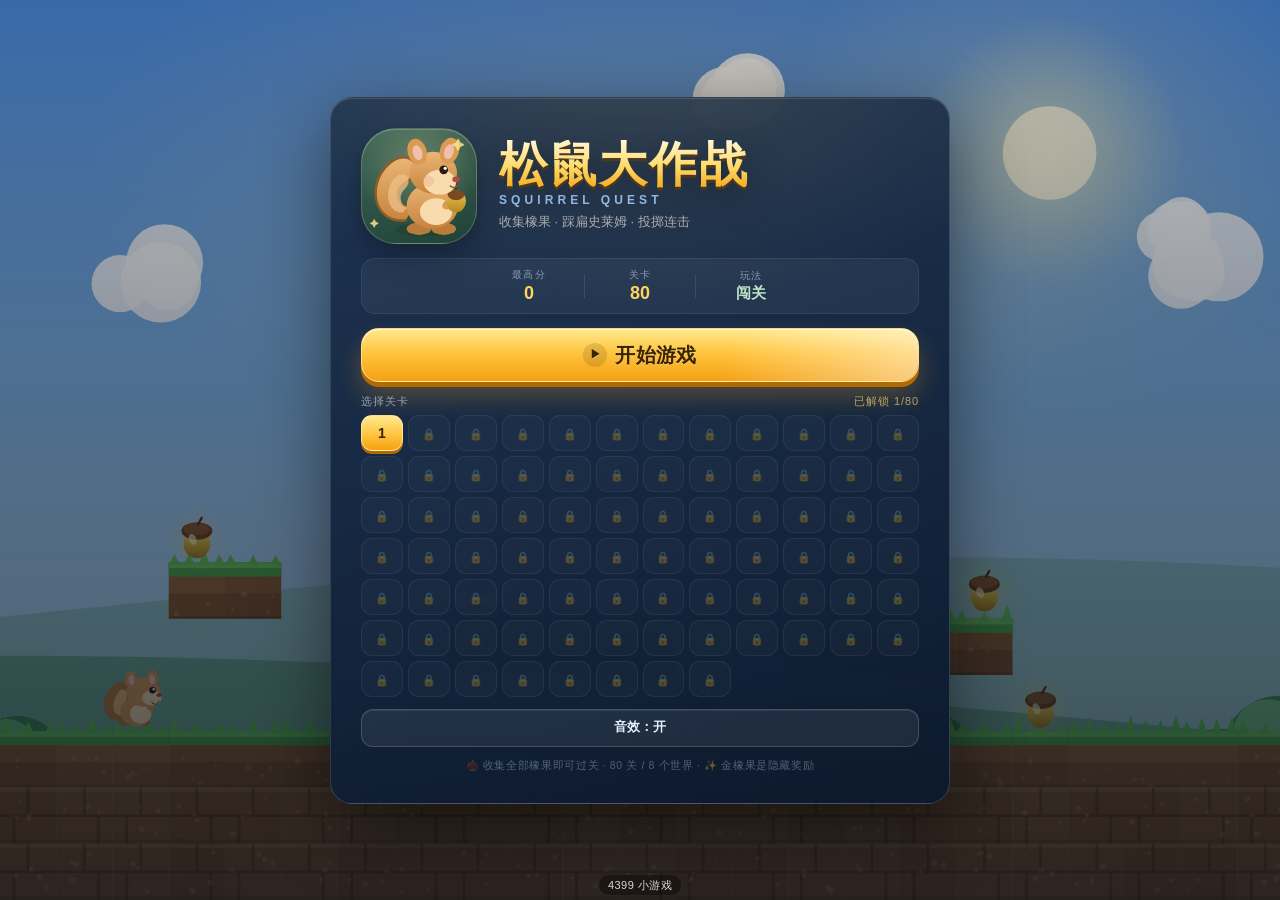
==== web-4399/index.html @ ef16e853 "fix" ====
<!DOCTYPE html>
<html lang="zh-CN">
<head>
<meta charset="utf-8">
<meta name="viewport" content="width=device-width, initial-scale=1, maximum-scale=1, user-scalable=no, viewport-fit=cover">
<title>松鼠大作战 · Squirrel Quest</title>
<meta name="description" content="收集橡果、踩扁史莱姆、举起敌人投掷！一款可以在手机上玩的横版闯关小游戏。">
<meta name="theme-color" content="#5c8cdc">
<meta name="mobile-web-app-capable" content="yes">
<meta name="apple-mobile-web-app-capable" content="yes">
<meta name="apple-mobile-web-app-status-bar-style" content="black-translucent">
<meta name="apple-mobile-web-app-title" content="松鼠大作战">
<meta property="og:type" content="website">
<meta property="og:title" content="松鼠大作战 · Squirrel Quest">
<meta property="og:description" content="收集橡果、踩扁史莱姆、举起敌人投掷！来挑战我的分数吧。">
<meta property="og:image" content="icons/share-card.png">
<meta property="og:image:width" content="1200">
<meta property="og:image:height" content="630">
<meta name="twitter:card" content="summary_large_image">
<link rel="manifest" href="manifest.webmanifest">
<link rel="icon" href="icons/icon.svg" type="image/svg+xml">
<link rel="icon" href="icons/icon-32.png" sizes="32x32" type="image/png">
<link rel="apple-touch-icon" href="icons/icon-180.png">
<link rel="stylesheet" href="style.css?v=6">
<link rel="stylesheet" href="4399.css">
</head>
<body>
<div id="app">
  <canvas id="game" aria-label="松鼠大作战游戏画面"></canvas>
  <div id="damage-flash" aria-hidden="true"></div>

  <!-- ── 游戏内 HUD ─────────────────────────────────────── -->
  <header id="hud" class="is-hidden" aria-hidden="true">
    <div class="hud-group hud-left">
      <span class="hud-label">得分</span>
      <strong id="score" class="hud-score">0</strong>
    </div>
    <div class="hud-group hud-center">
      <span id="level" class="hud-level">第 1 关</span>
      <span class="acorn-chip"><span class="acorn-dot" aria-hidden="true"></span><span id="acorn-count">0/0</span></span>
      <span id="key-chip" class="key-chip is-hidden"><span class="key-dot" aria-hidden="true"></span><span id="key-count">0/0</span></span>
    </div>
    <div class="hud-group hud-right">
      <div id="hearts" class="hearts" role="img" aria-label="生命值 3"></div>
      <button id="btn-mute" class="icon-btn" type="button" aria-label="静音" aria-pressed="false">
        <svg viewBox="0 0 24 24" aria-hidden="true"><path class="ico-speaker" d="M4 9v6h4l5 4V5L8 9H4z"/><path class="ico-wave" d="M16 8.5c1 .9 1.5 2.1 1.5 3.5S17 14.6 16 15.5"/><path class="ico-wave" d="M18.5 6c1.7 1.6 2.5 3.6 2.5 6s-.8 4.4-2.5 6"/><path class="ico-x" d="M17 9l5 6M22 9l-5 6"/></svg>
      </button>
      <button id="btn-pause" class="icon-btn" type="button" aria-label="暂停">
        <svg viewBox="0 0 24 24" aria-hidden="true"><rect x="6" y="5" width="4" height="14" rx="1.5"/><rect x="14" y="5" width="4" height="14" rx="1.5"/></svg>
      </button>
    </div>
  </header>

  <!-- ── 触屏按键 ───────────────────────────────────────── -->
  <div id="touch-controls" class="is-hidden" aria-hidden="true">
    <div class="pad pad-left">
      <button class="ctrl-btn ctrl-left" data-control="left" type="button" aria-label="向左移动">◀</button>
      <button class="ctrl-btn ctrl-right" data-control="right" type="button" aria-label="向右移动">▶</button>
    </div>
    <div class="pad pad-right">
      <button class="ctrl-btn ctrl-action" data-control="action" type="button" aria-label="举起或投掷敌人">抓</button>
      <button class="ctrl-btn ctrl-jump" data-control="jump" type="button" aria-label="跳跃">跳</button>
    </div>
    <p class="pad-caption">左侧移动 · 右侧跳跃 · 抓 = 举起 / 投掷</p>
  </div>

  <!-- ── 第 1 关新手引导 ───────────────────────────────── -->
  <aside id="tutorial" class="tutorial is-hidden" aria-live="polite" aria-hidden="true">
    <div class="tutorial-head">
      <span class="tutorial-badge">新手引导</span>
      <span id="tutorial-progress" class="tutorial-progress">1/5</span>
      <button id="btn-tutorial-skip" class="tutorial-skip" type="button">跳过</button>
    </div>
    <p id="tutorial-text" class="tutorial-text"></p>
    <div id="tutorial-dots" class="tutorial-dots" aria-hidden="true"></div>
  </aside>

  <!-- ── 主菜单 ─────────────────────────────────────────── -->
  <section id="screen-menu" class="screen is-active" aria-label="主菜单">
    <div class="screen-card menu-card">
      <div class="logo-row">
        <div class="squirrel-badge" aria-hidden="true">
          <svg class="squirrel-svg" viewBox="0 0 120 120">
            <defs>
              <linearGradient id="furGrad" x1="0" y1="0" x2="0" y2="1">
                <stop offset="0" stop-color="#eab573"/><stop offset="1" stop-color="#c7843f"/>
              </linearGradient>
              <linearGradient id="acornGrad" x1="0" y1="0" x2="0" y2="1">
                <stop offset="0" stop-color="#e8c65a"/><stop offset="1" stop-color="#b8891f"/>
              </linearGradient>
            </defs>
            <ellipse cx="65" cy="106" rx="30" ry="7" fill="#1f3a24" opacity=".35"/>
            <path d="M46 96C12 100 5 59 27 38c16-15 33-7 29 8-4 12-20 10-18 24 1 10 9 14 16 12" fill="url(#furGrad)" stroke="#8f5c25" stroke-width="2.5" stroke-linecap="round"/>
            <path d="M43 88c-18 0-20-25-8-37 6-6 14-4 14 4 0 8-10 10-8 20 1 6 5 8 8 6" fill="#eec189" opacity=".75"/>
            <ellipse cx="60" cy="105" rx="13" ry="6.5" fill="#b97c3a"/>
            <ellipse cx="86" cy="105" rx="13" ry="6.5" fill="#b97c3a"/>
            <ellipse cx="74" cy="81" rx="27" ry="24" fill="url(#furGrad)"/>
            <ellipse cx="78" cy="87" rx="17" ry="14" fill="#f8dcae"/>
            <ellipse cx="92" cy="79" rx="8" ry="5" fill="#d99a52" transform="rotate(-24 92 79)"/>
            <ellipse cx="99" cy="76" rx="10.5" ry="11.5" fill="url(#acornGrad)"/>
            <path d="M90 68c5-5 13-5 18 0 0 4-4 7-9 7s-9-3-9-7z" fill="#7a4a1e"/>
            <path d="M99 63v-5" stroke="#5d3814" stroke-width="2.5" stroke-linecap="round"/>
            <ellipse cx="75" cy="46" rx="25" ry="22" fill="url(#furGrad)"/>
            <ellipse cx="58" cy="24" rx="10" ry="14" fill="#d99a52" transform="rotate(-16 58 24)"/>
            <ellipse cx="58.5" cy="25" rx="5" ry="8" fill="#f1bfae" transform="rotate(-16 58.5 25)"/>
            <ellipse cx="92" cy="23" rx="10" ry="14" fill="#d99a52" transform="rotate(16 92 23)"/>
            <ellipse cx="91.5" cy="24" rx="5" ry="8" fill="#f1bfae" transform="rotate(16 91.5 24)"/>
            <ellipse cx="82" cy="56" rx="17" ry="13" fill="#f8dcae"/>
            <circle cx="70" cy="55" r="6" fill="#f2a68f" opacity=".4"/>
            <circle cx="86" cy="43" r="4.6" fill="#2b1a0e"/>
            <circle cx="87.6" cy="41.4" r="1.7" fill="#fff"/>
            <ellipse cx="99" cy="53" rx="4" ry="3" fill="#b34a3c"/>
            <path d="M93 60c2 2 5 2 7 0" stroke="#8a5a2b" stroke-width="1.8" fill="none" stroke-linecap="round"/>
          </svg>
          <span class="badge-spark spark-1">✦</span>
          <span class="badge-spark spark-2">✦</span>
        </div>
        <div class="logo-text">
          <h1>松鼠大作战</h1>
          <p class="latin">SQUIRREL QUEST</p>
          <p class="tagline">收集橡果 · 踩扁史莱姆 · 投掷连击</p>
        </div>
      </div>

      <div id="challenge-banner" class="challenge is-hidden">
        <span class="challenge-icon" aria-hidden="true">🏆</span>
        <span>好友向你发起挑战：<strong id="challenge-score">0</strong> 分</span>
      </div>

      <div class="menu-stats">
        <div class="stat"><span>最高分</span><strong id="best-score">0</strong></div>
        <div class="stat-sep" aria-hidden="true"></div>
        <div class="stat"><span>关卡</span><strong>80</strong></div>
        <div class="stat-sep" aria-hidden="true"></div>
        <div class="stat"><span>玩法</span><strong class="stat-text">闯关</strong></div>
      </div>

      <button id="btn-start" class="btn btn-primary btn-lg btn-start" type="button">
        <span class="btn-start-icon" aria-hidden="true">▶</span>开始游戏
      </button>

      <div class="level-select-wrap">
        <div class="level-select-head">
          <span>选择关卡</span>
          <span id="level-progress" class="level-progress">已解锁 1/80</span>
        </div>
        <div id="level-select" class="level-select" role="group" aria-label="选择关卡"></div>
      </div>

      <p class="hint control-hint">手机：左侧移动 · 右侧跳跃 · 抓 = 举起 / 投掷</p>
      <p class="hint control-hint control-hint-desktop">键盘：← → 移动 · 空格跳跃 · F 举起 / 投掷 · ESC 暂停</p>

      <div class="menu-actions">
        <button id="btn-menu-share" class="btn btn-ghost" type="button">分享给好友</button>
        <button id="btn-menu-sound" class="btn btn-ghost" type="button" aria-pressed="false">音效：开</button>
        <button id="btn-fullscreen" class="btn btn-ghost" type="button">全屏</button>
        <button id="btn-install" class="btn btn-ghost is-hidden" type="button">安装到桌面</button>
      </div>

      <p class="footnote">🌰 收集全部橡果即可过关 · 80 关 / 8 个世界 · ✨ 金橡果是隐藏奖励</p>
    </div>
  </section>

  <!-- ── 暂停 ───────────────────────────────────────────── -->
  <section id="screen-pause" class="screen" aria-label="暂停">
    <div class="screen-card pause-card">
      <p class="eyebrow">PAUSED</p>
      <h2>暂停</h2>
      <p class="muted">松鼠也要喘口气～</p>
      <div class="btn-column">
        <button id="btn-resume" class="btn btn-primary btn-lg" type="button">继续游戏</button>
        <button id="btn-pause-share" class="btn btn-ghost" type="button">分享给好友</button>
        <button id="btn-pause-restart" class="btn btn-ghost" type="button">重新开始</button>
        <button id="btn-pause-menu" class="btn btn-ghost" type="button">回到主页</button>
      </div>
      <p class="hint tiny">按 ESC 或点击暂停键继续</p>
    </div>
  </section>

  <!-- ── 结算 ───────────────────────────────────────────── -->
  <section id="screen-result" class="screen" aria-label="关卡结算">
    <div class="screen-card result-card">
      <p id="result-eyebrow" class="eyebrow">LEVEL CLEAR</p>
      <h2 id="result-title">关卡完成！</h2>
      <div class="result-score">
        <span>本局得分</span>
        <strong id="result-score">0</strong>
      </div>
      <p id="result-detail" class="result-detail"></p>
      <div id="challenge-result" class="challenge is-hidden"></div>
      <p class="result-best">最高分 <strong id="result-best">0</strong></p>
      <div class="btn-column">
        <button id="btn-result-primary" class="btn btn-primary btn-lg" type="button">进入下一关</button>
        <button id="btn-result-share" class="btn btn-share" type="button">分享成绩</button>
        <button id="btn-result-menu" class="btn btn-ghost" type="button">回到主页</button>
      </div>
    </div>
  </section>

  <!-- ── 分享面板 ───────────────────────────────────────── -->
  <div id="share-modal" class="modal" role="dialog" aria-modal="true" aria-labelledby="share-title" aria-hidden="true">
    <div class="modal-card">
      <button id="btn-share-close" class="modal-close" type="button" aria-label="关闭">×</button>
      <h2 id="share-title">分享给好友</h2>
      <p class="muted share-sub">生成一张成绩卡，好友点开链接就能挑战你</p>
      <div class="share-preview">
        <div id="share-loading" class="share-loading">正在生成成绩卡…</div>
        <img id="share-image" alt="松鼠大作战成绩分享卡片" hidden>
      </div>
      <div class="share-url" id="share-url" tabindex="0"></div>
      <div class="btn-row">
        <button id="btn-share-native" class="btn btn-primary" type="button">分享</button>
        <button id="btn-share-download" class="btn btn-ghost" type="button">保存图片</button>
        <button id="btn-share-copy" class="btn btn-ghost" type="button">复制链接</button>
      </div>
      <p class="hint tiny">好友打开链接后，主页会显示你的挑战分数</p>
    </div>
  </div>

  <div id="toast" class="toast" role="status" aria-live="polite"></div>

  <div id="fatal" class="fatal is-hidden" role="alert">
    <strong>游戏遇到了问题</strong>
    <p id="fatal-message"></p>
    <button id="btn-fatal-reload" class="btn btn-ghost" type="button">重新加载</button>
  </div>
</div>

<noscript>
  <div class="noscript">请启用 JavaScript 后再开始游戏。</div>
</noscript>


  <!-- 4399 平台常驻标识：审核前请把官方 logo 放到 icons/4399-logo.png -->
  <div id="platform-badge" aria-label="4399 小游戏">
    <img id="platform-badge-img" src="icons/4399-logo.png" alt="4399">
    <span id="platform-badge-fallback">4399 小游戏</span>
  </div>

<script src="4399-boot.js"></script>
<script src="engine.js?v=6"></script>
<script src="game.js?v=6"></script>
</body>
</html>
---- web-4399/style.css ----
/* ═══════════════════════════════════════════════════════════
   松鼠大作战 · 手机优先样式
   ═══════════════════════════════════════════════════════════ */

:root {
  --ink: #fff8e8;
  --ink-dim: #b9c8dd;
  --gold: #ffd45e;
  --gold-deep: #f3a712;
  --green: #61d47a;
  --green-deep: #2d9d4f;
  --sky: #5c8cdc;
  --navy: #0c1a2e;
  --panel: rgba(15, 29, 51, 0.94);
  --panel-line: rgba(255, 255, 255, 0.14);
  --radius: 22px;
  --safe-top: env(safe-area-inset-top, 0px);
  --safe-right: env(safe-area-inset-right, 0px);
  --safe-bottom: env(safe-area-inset-bottom, 0px);
  --safe-left: env(safe-area-inset-left, 0px);
  --font: -apple-system, BlinkMacSystemFont, "PingFang SC", "Hiragino Sans GB",
          "Microsoft YaHei", "Noto Sans SC", "Segoe UI", Roboto, sans-serif;
}

*,
*::before,
*::after {
  box-sizing: border-box;
  -webkit-tap-highlight-color: transparent;
}

html,
body {
  height: 100%;
  margin: 0;
  padding: 0;
}

body {
  position: fixed;
  inset: 0;
  overflow: hidden;
  background: #0a1526;
  color: var(--ink);
  font-family: var(--font);
  overscroll-behavior: none;
  -webkit-user-select: none;
  user-select: none;
  -webkit-text-size-adjust: 100%;
}

#app {
  position: relative;
  width: 100%;
  height: 100vh;
  height: 100dvh;
  overflow: hidden;
  isolation: isolate;
}

button {
  font-family: inherit;
  border: 0;
  cursor: pointer;
  color: inherit;
  background: none;
  touch-action: manipulation;
}

.is-hidden { display: none !important; }

/* ── 画布 ─────────────────────────────────────────────── */
#game {
  position: absolute;
  inset: 0;
  display: block;
  width: 100%;
  height: 100%;
  touch-action: none;
  background: #7fb0e6;
}

body.is-touch.is-portrait #game {
  height: 58%;
  border-bottom: 1px solid rgba(0, 0, 0, 0.28);
}

/* 竖屏操作台延伸为整块森林背景，菜单/结算时下方不至于露出一块死黑 */
body.is-touch.is-portrait #app::before {
  content: "";
  position: absolute;
  left: 0;
  right: 0;
  bottom: 0;
  height: 42%;
  z-index: 0;
  pointer-events: none;
  background:
    radial-gradient(120% 90% at 50% 0%, rgba(110, 196, 122, 0.3), transparent 62%),
    linear-gradient(180deg, #274a30 0%, #182f21 58%, #0d1c14 100%);
}

#damage-flash {
  position: absolute;
  inset: 0;
  z-index: 13;
  pointer-events: none;
  opacity: 0;
  background: radial-gradient(ellipse at center, transparent 35%, rgba(255, 40, 60, 0.5) 100%);
  transition: opacity 0.12s ease-out;
}
#damage-flash.is-on { opacity: 1; transition-duration: 0.02s; }

/* ── HUD ──────────────────────────────────────────────── */
#hud {
  position: absolute;
  z-index: 12;
  top: calc(8px + var(--safe-top));
  left: calc(8px + var(--safe-left));
  right: calc(8px + var(--safe-right));
  max-width: 920px;
  margin: 0 auto;
  display: flex;
  align-items: center;
  justify-content: space-between;
  gap: 10px;
  padding: 7px 9px 7px 14px;
  border: 1px solid rgba(255, 255, 255, 0.16);
  border-radius: 16px;
  background: linear-gradient(180deg, rgba(10, 23, 43, 0.82), rgba(10, 23, 43, 0.62));
  box-shadow: 0 8px 26px rgba(6, 18, 38, 0.28);
  -webkit-backdrop-filter: blur(10px);
  backdrop-filter: blur(10px);
  color: var(--ink);
  font-variant-numeric: tabular-nums;
  pointer-events: none;
  transition: opacity 0.2s ease;
}
body.is-touch.is-portrait #hud { max-width: none; }

.hud-group {
  display: flex;
  align-items: center;
  gap: 8px;
  min-width: 0;
}
.hud-left { flex: 0 0 auto; }
.hud-center { flex: 1 1 auto; justify-content: center; white-space: nowrap; }
.hud-right { flex: 0 0 auto; }

.hud-label {
  font-size: 10px;
  letter-spacing: 0.14em;
  color: rgba(255, 248, 232, 0.62);
}

.hud-score {
  font-size: clamp(16px, 4vw, 20px);
  font-weight: 800;
  color: var(--gold);
  text-shadow: 0 1px 0 rgba(0, 0, 0, 0.35);
}

.hud-level {
  font-size: clamp(12px, 3.2vw, 15px);
  font-weight: 700;
  color: #d8ecff;
}

.acorn-chip {
  display: inline-flex;
  align-items: center;
  gap: 5px;
  padding: 2px 9px 2px 6px;
  border-radius: 999px;
  background: rgba(255, 212, 94, 0.12);
  border: 1px solid rgba(255, 212, 94, 0.26);
  color: var(--gold);
  font-size: clamp(12px, 3.2vw, 15px);
  font-weight: 700;
}
.acorn-dot {
  width: 11px;
  height: 12px;
  border-radius: 45% 45% 50% 50%;
  background: linear-gradient(180deg, #7a4a1e 0 36%, #d4af37 36% 100%);
  box-shadow: inset 0 1px 0 rgba(255, 255, 255, 0.45);
}

.key-chip {
  display: inline-flex;
  align-items: center;
  gap: 5px;
  margin-left: 5px;
  padding: 2px 9px 2px 6px;
  border-radius: 999px;
  background: rgba(126, 240, 176, 0.12);
  border: 1px solid rgba(126, 240, 176, 0.3);
  color: #9ff0c0;
  font-size: clamp(12px, 3.2vw, 15px);
  font-weight: 700;
}
.key-dot {
  position: relative;
  width: 9px;
  height: 9px;
  border: 2px solid #ffd76a;
  border-radius: 50%;
}
.key-dot::after {
  content: '';
  position: absolute;
  left: 5px;
  top: 1px;
  width: 8px;
  height: 2px;
  border-radius: 1px;
  background: #ffd76a;
  box-shadow: 6px 2px 0 -0.5px #ffd76a;
}

.hearts {
  display: flex;
  align-items: center;
  gap: 1px;
  font-size: clamp(15px, 4vw, 18px);
  line-height: 1;
  letter-spacing: 0;
}
.heart {
  color: #ff5d6c;
  text-shadow: 0 0 8px rgba(255, 70, 100, 0.55), 0 1px 0 rgba(0, 0, 0, 0.35);
  transition: color 0.2s ease, opacity 0.2s ease;
}
.heart.is-lost {
  color: rgba(255, 255, 255, 0.16);
  text-shadow: none;
}
.heart.is-gaining { animation: heart-pop 0.4s ease; }

.icon-btn {
  width: 34px;
  height: 34px;
  flex: 0 0 auto;
  display: inline-flex;
  align-items: center;
  justify-content: center;
  border-radius: 11px;
  background: rgba(255, 255, 255, 0.1);
  border: 1px solid rgba(255, 255, 255, 0.14);
  color: #edf5ff;
  pointer-events: auto;
  transition: background 0.15s ease, transform 0.1s ease;
}
.icon-btn:hover { background: rgba(255, 255, 255, 0.18); }
.icon-btn:active { transform: scale(0.9); }
.icon-btn svg { width: 18px; height: 18px; fill: currentColor; }
.icon-btn .ico-wave,
.icon-btn .ico-x {
  fill: none;
  stroke: currentColor;
  stroke-width: 2;
  stroke-linecap: round;
}
#btn-mute.is-muted .ico-wave { display: none; }
#btn-mute:not(.is-muted) .ico-x { display: none; }

/* ── 触屏按键 ─────────────────────────────────────────── */
#touch-controls {
  position: absolute;
  z-index: 11;
  left: 0;
  right: 0;
  bottom: 0;
  display: flex;
  align-items: flex-end;
  justify-content: space-between;
  padding: 0 calc(16px + var(--safe-right)) calc(16px + var(--safe-bottom)) calc(16px + var(--safe-left));
  pointer-events: none;
  transition: opacity 0.18s ease;
}

.pad {
  display: flex;
  align-items: flex-end;
  gap: 12px;
  pointer-events: none;
}
.pad-right { align-items: flex-end; }

.ctrl-btn {
  pointer-events: auto;
  position: relative;
  width: clamp(62px, 13vh, 88px);
  height: clamp(62px, 13vh, 88px);
  display: inline-flex;
  align-items: center;
  justify-content: center;
  border-radius: 50%;
  border: 2px solid rgba(255, 255, 255, 0.38);
  background: linear-gradient(180deg, rgba(255, 255, 255, 0.28), rgba(255, 255, 255, 0.1));
  box-shadow: 0 6px 18px rgba(8, 22, 40, 0.25), inset 0 1px 0 rgba(255, 255, 255, 0.4);
  color: #fff;
  font-family: var(--font);
  font-size: clamp(24px, 4.2vh, 32px);
  font-weight: 900;
  line-height: 1;
  text-shadow: 0 2px 0 rgba(0, 0, 0, 0.18);
  -webkit-user-select: none;
  user-select: none;
  touch-action: none;
  transition: transform 0.08s ease, background 0.12s ease, box-shadow 0.12s ease;
}
.ctrl-btn::after {
  content: "";
  position: absolute;
  inset: 7%;
  border-radius: 50%;
  border: 1px solid rgba(255, 255, 255, 0.14);
  pointer-events: none;
}
.ctrl-btn.is-pressed {
  transform: scale(0.91);
  box-shadow: 0 2px 8px rgba(8, 22, 40, 0.3), inset 0 2px 8px rgba(0, 0, 0, 0.16);
}
/* 新手引导：脉冲高亮当前要按的按钮 */
.ctrl-btn.is-hint::before {
  content: "";
  position: absolute;
  inset: -7px;
  border-radius: 50%;
  border: 3px solid rgba(255, 222, 120, 0.95);
  animation: ctrl-hint 1.15s ease-in-out infinite;
  pointer-events: none;
}
@keyframes ctrl-hint {
  0%, 100% { transform: scale(1); opacity: 0.4; }
  50% { transform: scale(1.12); opacity: 1; }
}

.ctrl-jump {
  width: clamp(70px, 15vh, 98px);
  height: clamp(70px, 15vh, 98px);
  font-size: clamp(26px, 4.8vh, 36px);
  background: linear-gradient(180deg, #7ee88c 0%, #45c764 50%, #2c9b48 100%);
  border-color: rgba(220, 255, 225, 0.62);
  box-shadow: 0 6px 0 #1f7135, 0 12px 24px rgba(20, 90, 40, 0.35), inset 0 1px 0 rgba(255, 255, 255, 0.5);
  text-shadow: 0 2px 0 rgba(0, 0, 0, 0.22);
}
.ctrl-jump.is-pressed {
  box-shadow: 0 2px 0 #1f7135, 0 4px 10px rgba(20, 90, 40, 0.35);
}

.ctrl-action {
  width: clamp(58px, 12vh, 80px);
  height: clamp(58px, 12vh, 80px);
  font-size: clamp(21px, 3.6vh, 28px);
  color: #3a2200;
  background: linear-gradient(180deg, #ffe483 0%, #ffc23d 48%, #f29b12 100%);
  border-color: rgba(255, 235, 180, 0.72);
  box-shadow: 0 6px 0 #a96500, 0 12px 22px rgba(140, 80, 0, 0.3), inset 0 1px 0 rgba(255, 255, 255, 0.55);
  text-shadow: 0 1px 0 rgba(255, 255, 255, 0.4);
  margin-bottom: clamp(26px, 6vh, 54px);
}
.ctrl-action.is-pressed {
  box-shadow: 0 2px 0 #a96500, 0 4px 10px rgba(140, 80, 0, 0.3);
}
.ctrl-action.is-ready {
  animation: ready-pulse 1s ease-in-out infinite;
}
.ctrl-action.is-ready::before {
  content: "";
  position: absolute;
  inset: -7px;
  border-radius: 50%;
  border: 2px dashed rgba(255, 226, 120, 0.8);
  animation: spin 8s linear infinite;
}

.pad-caption {
  display: none;
  position: absolute;
  top: 3.2vh;
  left: 50%;
  transform: translateX(-50%);
  margin: 0;
  white-space: nowrap;
  font-size: clamp(10px, 2.8vw, 13px);
  color: rgba(232, 246, 235, 0.55);
  letter-spacing: 0.05em;
}

/* 竖屏：画面上 58%，下方是操作台 */
body.is-touch.is-portrait #touch-controls {
  top: auto;
  height: 42%;
  align-items: flex-end;
  padding: 0 5vw calc(20px + var(--safe-bottom));
  background:
    radial-gradient(120% 90% at 50% 0%, rgba(110, 196, 122, 0.3), transparent 62%),
    linear-gradient(180deg, #274a30 0%, #182f21 58%, #0d1c14 100%);
  border-top: 1px solid rgba(255, 255, 255, 0.1);
  box-shadow: 0 -14px 34px rgba(0, 0, 0, 0.3);
}
body.is-touch.is-portrait .pad { gap: 4vw; }
body.is-touch.is-portrait .ctrl-btn {
  width: clamp(64px, 19vw, 104px);
  height: clamp(64px, 19vw, 104px);
  font-size: clamp(24px, 6vw, 32px);
}
body.is-touch.is-portrait .ctrl-jump {
  width: clamp(74px, 22vw, 116px);
  height: clamp(74px, 22vw, 116px);
  font-size: clamp(26px, 7vw, 36px);
}
body.is-touch.is-portrait .ctrl-action {
  width: clamp(62px, 17vw, 96px);
  height: clamp(62px, 17vw, 96px);
  font-size: clamp(21px, 5.4vw, 28px);
  margin-bottom: 6vw;
}
body.is-touch.is-portrait .pad-caption { display: block; }

/* 横屏很矮时，按钮下移并稍微缩小，避免挡住画面中心 */
@media (orientation: landscape) and (max-height: 420px) {
  #touch-controls { padding-bottom: calc(10px + var(--safe-bottom)); }
  .ctrl-btn { width: 60px; height: 60px; font-size: 24px; }
  .ctrl-jump { width: 68px; height: 68px; font-size: 27px; }
  .ctrl-action { width: 56px; height: 56px; margin-bottom: 30px; }
}

/* ── 第 1 关新手引导 ──────────────────────────────────── */
.tutorial {
  position: absolute;
  z-index: 13;
  top: calc(62px + var(--safe-top));
  left: 50%;
  transform: translateX(-50%);
  width: min(460px, calc(100% - 24px - var(--safe-left) - var(--safe-right)));
  padding: 9px 12px 10px;
  border-radius: 16px;
  border: 1px solid rgba(255, 212, 94, 0.42);
  background:
    radial-gradient(120% 140% at 12% 0%, rgba(255, 212, 94, 0.16), transparent 58%),
    linear-gradient(180deg, rgba(15, 29, 51, 0.95), rgba(11, 23, 42, 0.9));
  box-shadow: 0 12px 32px rgba(4, 14, 30, 0.4), inset 0 1px 0 rgba(255, 255, 255, 0.12);
  -webkit-backdrop-filter: blur(10px);
  backdrop-filter: blur(10px);
  color: var(--ink);
  pointer-events: none;
  animation: tutorial-in 0.24s ease both;
}
.tutorial-head {
  display: flex;
  align-items: center;
  gap: 8px;
}
.tutorial-badge {
  display: inline-flex;
  align-items: center;
  padding: 2px 8px;
  border-radius: 999px;
  background: rgba(255, 212, 94, 0.16);
  border: 1px solid rgba(255, 212, 94, 0.36);
  color: var(--gold);
  font-size: 10px;
  font-weight: 800;
  letter-spacing: 0.12em;
}
.tutorial-progress {
  font-size: 11px;
  font-weight: 700;
  font-variant-numeric: tabular-nums;
  color: rgba(255, 248, 232, 0.58);
}
.tutorial-skip {
  pointer-events: auto;
  margin-left: auto;
  padding: 2px 9px;
  border-radius: 999px;
  border: 1px solid rgba(255, 255, 255, 0.2);
  background: rgba(255, 255, 255, 0.06);
  color: rgba(232, 244, 255, 0.75);
  font-family: var(--font);
  font-size: 11px;
  font-weight: 700;
  cursor: pointer;
}
.tutorial-skip:hover { background: rgba(255, 255, 255, 0.14); color: #fff; }
.tutorial-text {
  margin: 7px 0 0;
  font-size: clamp(12.5px, 3.4vw, 14px);
  font-weight: 600;
  line-height: 1.48;
  letter-spacing: 0.01em;
}
.tutorial-dots {
  display: flex;
  gap: 5px;
  margin-top: 8px;
}
.tutorial-dot {
  width: 7px;
  height: 7px;
  border-radius: 50%;
  background: rgba(255, 255, 255, 0.18);
  transition: background 0.18s ease, transform 0.18s ease;
}
.tutorial-dot.is-done { background: var(--green); }
.tutorial-dot.is-active { background: var(--gold); transform: scale(1.32); }
@keyframes tutorial-in {
  from { opacity: 0; transform: translate(-50%, -6px); }
  to { opacity: 1; transform: translate(-50%, 0); }
}

body.is-touch.is-portrait .tutorial {
  top: calc(60px + var(--safe-top));
  width: calc(100% - 20px);
}
@media (orientation: landscape) and (max-height: 420px) {
  .tutorial { top: calc(54px + var(--safe-top)); padding: 7px 10px 8px; }
  .tutorial-text { margin-top: 5px; font-size: 12px; }
}

/* ── 通用按钮 / 卡片 ──────────────────────────────────── */
.btn {
  position: relative;
  display: inline-flex;
  align-items: center;
  justify-content: center;
  gap: 8px;
  min-height: 44px;
  padding: 10px 18px;
  border-radius: 999px;
  font-family: var(--font);
  font-size: 15px;
  font-weight: 800;
  letter-spacing: 0.02em;
  line-height: 1.2;
  border: 1px solid transparent;
  transition: transform 0.1s ease, box-shadow 0.1s ease, background 0.15s ease;
  -webkit-user-select: none;
  user-select: none;
}
.btn:active { transform: translateY(2px) scale(0.99); }
.btn:focus-visible,
.icon-btn:focus-visible,
.ctrl-btn:focus-visible {
  outline: 3px solid rgba(255, 224, 120, 0.8);
  outline-offset: 3px;
}

.btn-primary {
  color: #3a2400;
  background: linear-gradient(180deg, #ffe98f 0%, #ffc53f 45%, #f5a012 100%);
  border-color: rgba(255, 241, 190, 0.65);
  box-shadow: 0 5px 0 #b06a00, 0 14px 26px rgba(250, 170, 30, 0.28), inset 0 1px 0 rgba(255, 255, 255, 0.6);
  text-shadow: 0 1px 0 rgba(255, 255, 255, 0.35);
}
.btn-primary:active {
  box-shadow: 0 2px 0 #b06a00, 0 6px 12px rgba(250, 170, 30, 0.24);
}

.btn-share {
  color: #eafcff;
  background: linear-gradient(180deg, #63c7ff 0%, #2f9be8 60%, #1f7fc8 100%);
  border-color: rgba(190, 235, 255, 0.5);
  box-shadow: 0 5px 0 #14639f, 0 12px 22px rgba(30, 130, 200, 0.28), inset 0 1px 0 rgba(255, 255, 255, 0.4);
}
.btn-share:active { box-shadow: 0 2px 0 #14639f, 0 5px 10px rgba(30, 130, 200, 0.26); }

.btn-ghost {
  color: #e7f0ff;
  background: rgba(255, 255, 255, 0.07);
  border-color: rgba(255, 255, 255, 0.16);
  box-shadow: inset 0 1px 0 rgba(255, 255, 255, 0.08);
}
.btn-ghost:hover { background: rgba(255, 255, 255, 0.13); }

.btn-lg {
  width: 100%;
  min-height: 54px;
  padding: 14px 22px;
  font-size: 18px;
  border-radius: 18px;
}

.btn-row {
  display: flex;
  flex-wrap: wrap;
  gap: 10px;
  margin-top: 14px;
}
.btn-row .btn { flex: 1 1 120px; }

.btn-column {
  display: flex;
  flex-direction: column;
  gap: 10px;
  margin-top: 18px;
}

.screen {
  position: absolute;
  inset: 0;
  z-index: 20;
  display: none;
  align-items: center;
  justify-content: center;
  padding: calc(12px + var(--safe-top)) calc(12px + var(--safe-right)) calc(12px + var(--safe-bottom)) calc(12px + var(--safe-left));
  background:
    radial-gradient(90% 70% at 50% 12%, rgba(32, 68, 112, 0.35), transparent 70%),
    linear-gradient(180deg, rgba(5, 14, 28, 0.44), rgba(5, 14, 28, 0.76));
}
.screen.is-active {
  display: flex;
  animation: screen-in 0.26s ease both;
}
#screen-menu {
  background:
    radial-gradient(70% 55% at 50% 18%, rgba(255, 196, 70, 0.12), transparent 62%),
    linear-gradient(180deg, rgba(5, 14, 28, 0.24), rgba(5, 14, 28, 0.7));
}

.screen-card {
  position: relative;
  width: min(600px, 100%);
  min-width: 0;
  max-height: calc(100dvh - 24px - var(--safe-top) - var(--safe-bottom));
  overflow-y: auto;
  overscroll-behavior: contain;
  touch-action: pan-y;
  padding: clamp(18px, 4vw, 30px);
  border: 1px solid var(--panel-line);
  border-radius: var(--radius);
  background:
    radial-gradient(120% 70% at 50% -10%, rgba(255, 206, 90, 0.13), transparent 58%),
    linear-gradient(165deg, rgba(29, 51, 82, 0.97), rgba(12, 25, 45, 0.98));
  box-shadow: 0 24px 70px rgba(0, 0, 0, 0.48), inset 0 1px 0 rgba(255, 255, 255, 0.12);
  -webkit-overflow-scrolling: touch;
}

.menu-card { width: min(620px, 100%); }
.pause-card,
.result-card { width: min(420px, 100%); text-align: center; }

/* ── 菜单 ─────────────────────────────────────────────── */
.logo-row {
  display: flex;
  align-items: center;
  gap: clamp(10px, 3vw, 22px);
  margin-bottom: 14px;
}
.squirrel-badge {
  position: relative;
  flex: 0 0 auto;
  width: clamp(78px, 17vw, 116px);
  height: clamp(78px, 17vw, 116px);
  border-radius: 30%;
  background:
    radial-gradient(circle at 50% 32%, rgba(255, 234, 170, 0.25), transparent 65%),
    linear-gradient(160deg, rgba(85, 142, 92, 0.55), rgba(32, 72, 48, 0.75));
  border: 1px solid rgba(255, 240, 190, 0.22);
  box-shadow: inset 0 1px 0 rgba(255, 255, 255, 0.2), 0 12px 28px rgba(0, 0, 0, 0.28);
}
.squirrel-svg {
  width: 100%;
  height: 100%;
  display: block;
  animation: squirrel-bob 3.4s ease-in-out infinite;
  transform-origin: 50% 80%;
}
.badge-spark {
  position: absolute;
  color: #ffe58a;
  font-size: 13px;
  opacity: 0.85;
  animation: twinkle 2.6s ease-in-out infinite;
}
.spark-1 { top: 8%; right: 10%; }
.spark-2 { bottom: 12%; left: 7%; font-size: 9px; animation-delay: 1.2s; }

.logo-text { min-width: 0; }
.logo-text h1 {
  margin: 0;
  font-size: clamp(30px, 7.2vw, 48px);
  line-height: 1.04;
  letter-spacing: 0.04em;
  font-weight: 900;
  color: #ffe9a0;
  background: linear-gradient(180deg, #fff8d5 0%, #ffda68 55%, #f3a91d 100%);
  -webkit-background-clip: text;
  background-clip: text;
  -webkit-text-fill-color: transparent;
  filter: drop-shadow(0 3px 0 rgba(110, 60, 0, 0.55)) drop-shadow(0 8px 18px rgba(0, 0, 0, 0.35));
}
.latin {
  margin: 4px 0 0;
  font-size: clamp(9px, 2.2vw, 12px);
  font-weight: 700;
  letter-spacing: 0.34em;
  color: #9cc4f0;
}
.tagline {
  margin: 6px 0 0;
  font-size: clamp(11px, 2.8vw, 13px);
  color: rgba(255, 248, 232, 0.62);
}

.challenge {
  display: flex;
  align-items: center;
  gap: 8px;
  justify-content: center;
  margin: 4px 0 12px;
  padding: 9px 13px;
  border-radius: 13px;
  font-size: 13px;
  color: #ffe7a3;
  background: linear-gradient(180deg, rgba(255, 199, 66, 0.17), rgba(255, 165, 40, 0.08));
  border: 1px solid rgba(255, 203, 76, 0.38);
  box-shadow: 0 0 22px rgba(255, 190, 50, 0.12);
}
.challenge strong { color: #fff3c4; font-size: 16px; }
.challenge-icon { font-size: 15px; }

.menu-stats {
  display: flex;
  align-items: center;
  justify-content: center;
  gap: clamp(10px, 3vw, 26px);
  padding: 9px 12px;
  margin-bottom: 14px;
  border-radius: 14px;
  background: rgba(255, 255, 255, 0.05);
  border: 1px solid rgba(255, 255, 255, 0.07);
}
.stat { display: flex; flex-direction: column; align-items: center; gap: 1px; min-width: 58px; }
.stat span {
  font-size: 10px;
  letter-spacing: 0.12em;
  color: rgba(219, 234, 255, 0.55);
}
.stat strong {
  font-size: 18px;
  font-weight: 800;
  color: var(--gold);
  font-variant-numeric: tabular-nums;
}
.stat strong.stat-text { color: #bfe6c6; font-size: 15px; }
.stat-sep { width: 1px; height: 24px; background: rgba(255, 255, 255, 0.1); }

.btn-start { font-size: clamp(17px, 4.2vw, 20px); }
.btn-start-icon {
  display: inline-flex;
  align-items: center;
  justify-content: center;
  width: 24px;
  height: 24px;
  border-radius: 50%;
  background: rgba(58, 36, 0, 0.14);
  font-size: 11px;
  padding-left: 2px;
}
.btn-start::after {
  content: "";
  position: absolute;
  inset: 0;
  border-radius: inherit;
  background: linear-gradient(110deg, transparent 30%, rgba(255, 255, 255, 0.45) 46%, transparent 60%);
  background-size: 220% 100%;
  animation: shine 4.6s ease-in-out infinite;
  pointer-events: none;
}

.hint {
  margin: 10px 0 0;
  font-size: clamp(11px, 2.9vw, 12.5px);
  line-height: 1.5;
  color: rgba(214, 230, 250, 0.62);
  text-align: center;
}
.hint.tiny { margin-top: 12px; font-size: 11px; color: rgba(214, 230, 250, 0.45); }
.control-hint { display: none; }
body.is-touch .control-hint { display: block; }
body.is-touch .control-hint-desktop { display: none; }

.level-select-wrap {
  margin-top: 12px;
}
.level-select-head {
  display: flex;
  align-items: baseline;
  justify-content: space-between;
  gap: 10px;
  margin-bottom: 6px;
  font-size: 11px;
  letter-spacing: 0.08em;
  color: rgba(219, 234, 255, 0.62);
}
.level-progress {
  color: rgba(255, 220, 130, 0.68);
  font-variant-numeric: tabular-nums;
}
.level-select {
  display: grid;
  grid-template-columns: repeat(auto-fit, minmax(40px, 1fr));
  gap: 5px;
}
.level-chip {
  position: relative;
  min-height: 36px;
  padding: 4px 2px;
  border-radius: 11px;
  border: 1px solid rgba(255, 255, 255, 0.14);
  background: rgba(255, 255, 255, 0.06);
  color: #eaf4ff;
  font-family: var(--font);
  font-size: 14px;
  font-weight: 800;
  font-variant-numeric: tabular-nums;
  cursor: pointer;
  transition: transform 0.1s ease, background 0.15s ease, border-color 0.15s ease;
}
.level-chip:active { transform: translateY(1px) scale(0.98); }
.level-chip.is-unlocked:hover { background: rgba(255, 220, 130, 0.16); border-color: rgba(255, 220, 130, 0.45); }
/* 五个世界用不同底色区分，方便在 50 个数字里定位。 */
.level-chip[data-world="1"]:not(.is-current):not(.is-locked) { background: rgba(112, 200, 138, 0.11); border-color: rgba(140, 220, 165, 0.24); }
.level-chip[data-world="2"]:not(.is-current):not(.is-locked) { background: rgba(112, 164, 240, 0.12); border-color: rgba(140, 184, 250, 0.26); }
.level-chip[data-world="3"]:not(.is-current):not(.is-locked) { background: rgba(82, 202, 174, 0.11); border-color: rgba(110, 220, 195, 0.24); }
.level-chip[data-world="4"]:not(.is-current):not(.is-locked) { background: rgba(240, 156, 92, 0.12); border-color: rgba(250, 180, 120, 0.26); }
.level-chip[data-world="5"]:not(.is-current):not(.is-locked) { background: rgba(255, 208, 92, 0.14); border-color: rgba(255, 220, 130, 0.3); }
.level-chip[data-world="6"]:not(.is-current):not(.is-locked) { background: rgba(120, 110, 200, 0.12); border-color: rgba(150, 140, 230, 0.26); }
.level-chip[data-world="7"]:not(.is-current):not(.is-locked) { background: rgba(140, 200, 250, 0.13); border-color: rgba(170, 220, 255, 0.28); }
.level-chip[data-world="8"]:not(.is-current):not(.is-locked) { background: rgba(200, 140, 230, 0.13); border-color: rgba(220, 170, 250, 0.28); }
.level-chip.is-current {
  color: #3a2400;
  background: linear-gradient(180deg, #ffe98f 0%, #ffc53f 55%, #f5a012 100%);
  border-color: rgba(255, 241, 190, 0.7);
  box-shadow: 0 3px 0 #b06a00;
}
.level-chip.is-locked {
  color: rgba(219, 234, 255, 0.3);
  background: rgba(255, 255, 255, 0.025);
  border-color: rgba(255, 255, 255, 0.06);
  cursor: not-allowed;
}
.level-chip .chip-lock { font-size: 11px; }

.menu-actions {
  display: grid;
  grid-template-columns: repeat(auto-fit, minmax(88px, 1fr));
  gap: 8px;
  margin-top: 12px;
}
.menu-actions .btn {
  min-height: 38px;
  padding: 8px 10px;
  border-radius: 12px;
  font-size: 12.5px;
}
.footnote {
  margin: 12px 0 0;
  text-align: center;
  font-size: 10.5px;
  letter-spacing: 0.06em;
  color: rgba(214, 230, 250, 0.34);
}

/* ── 暂停 / 结算 ──────────────────────────────────────── */
.eyebrow {
  margin: 0 0 4px;
  font-size: 10px;
  font-weight: 700;
  letter-spacing: 0.32em;
  color: rgba(255, 220, 130, 0.7);
}
.screen-card h2 {
  margin: 0;
  font-size: clamp(25px, 6vw, 34px);
  line-height: 1.15;
  font-weight: 900;
  color: #fff3c4;
  text-shadow: 0 3px 0 rgba(90, 50, 0, 0.35);
}
.muted {
  margin: 6px 0 0;
  font-size: 13px;
  color: rgba(214, 230, 250, 0.6);
}
.result-score {
  margin: 16px 0 4px;
  display: flex;
  flex-direction: column;
  gap: 2px;
}
.result-score span {
  font-size: 11px;
  letter-spacing: 0.18em;
  color: rgba(214, 230, 250, 0.55);
}
.result-score strong {
  font-size: clamp(46px, 13vw, 68px);
  line-height: 1;
  font-weight: 900;
  font-variant-numeric: tabular-nums;
  color: var(--gold);
  text-shadow: 0 4px 0 rgba(130, 75, 0, 0.5), 0 0 34px rgba(255, 196, 62, 0.35);
}
.result-detail {
  margin: 8px 0 0;
  min-height: 18px;
  font-size: 13px;
  color: rgba(214, 230, 250, 0.7);
}
.result-best {
  margin: 8px 0 0;
  font-size: 12px;
  color: rgba(214, 230, 250, 0.5);
}
.result-best strong { color: #ffe7a3; font-size: 14px; }
#challenge-result { margin-top: 10px; }
#challenge-result.is-hit {
  background: linear-gradient(180deg, rgba(104, 235, 140, 0.18), rgba(50, 180, 100, 0.08));
  border-color: rgba(120, 240, 160, 0.5);
  color: #c9ffd9;
}
.result-card .btn-column { gap: 9px; }

/* ── 分享弹层 ─────────────────────────────────────────── */
.modal {
  position: absolute;
  inset: 0;
  z-index: 40;
  display: none;
  align-items: center;
  justify-content: center;
  padding: calc(14px + var(--safe-top)) 14px calc(14px + var(--safe-bottom));
  background: rgba(3, 9, 19, 0.68);
  -webkit-backdrop-filter: blur(5px);
  backdrop-filter: blur(5px);
}
.modal.is-open { display: flex; animation: screen-in 0.2s ease both; }
.modal-card {
  position: relative;
  width: min(460px, 100%);
  max-height: calc(100dvh - 28px - var(--safe-top) - var(--safe-bottom));
  overflow-y: auto;
  overscroll-behavior: contain;
  touch-action: pan-y;
  padding: clamp(18px, 4vw, 26px);
  border-radius: 24px;
  border: 1px solid var(--panel-line);
  background:
    radial-gradient(110% 60% at 50% -10%, rgba(90, 190, 255, 0.13), transparent 60%),
    linear-gradient(165deg, rgba(26, 47, 78, 0.98), rgba(10, 23, 42, 0.99));
  box-shadow: 0 26px 80px rgba(0, 0, 0, 0.55), inset 0 1px 0 rgba(255, 255, 255, 0.12);
}
.modal-card h2 { margin: 0; font-size: 24px; font-weight: 900; }
.share-sub { margin-top: 4px; }
.modal-close {
  position: absolute;
  top: 12px;
  right: 12px;
  width: 36px;
  height: 36px;
  border-radius: 12px;
  background: rgba(255, 255, 255, 0.08);
  border: 1px solid rgba(255, 255, 255, 0.12);
  color: rgba(255, 255, 255, 0.75);
  font-size: 24px;
  line-height: 1;
}
.modal-close:active { transform: scale(0.92); }
.share-preview {
  margin-top: 14px;
  min-height: 140px;
  display: flex;
  align-items: center;
  justify-content: center;
  border-radius: 16px;
  overflow: hidden;
  background: rgba(0, 0, 0, 0.22);
  border: 1px solid rgba(255, 255, 255, 0.08);
}
.share-preview img {
  display: block;
  width: 100%;
  max-height: min(46vh, 420px);
  object-fit: contain;
}
.share-loading {
  padding: 40px 20px;
  font-size: 12px;
  color: rgba(214, 230, 250, 0.55);
}
.share-url {
  margin-top: 12px;
  padding: 9px 11px;
  border-radius: 10px;
  background: rgba(0, 0, 0, 0.24);
  border: 1px solid rgba(255, 255, 255, 0.08);
  font-family: ui-monospace, SFMono-Regular, Menlo, Consolas, monospace;
  font-size: 11px;
  line-height: 1.45;
  color: #bcd7ff;
  word-break: break-all;
  -webkit-user-select: all;
  user-select: all;
  max-height: 66px;
  overflow-y: auto;
}

/* ── Toast / 错误提示 ─────────────────────────────────── */
.toast {
  position: absolute;
  z-index: 60;
  top: calc(62px + var(--safe-top));
  left: 50%;
  transform: translate(-50%, -10px);
  max-width: calc(100% - 32px);
  padding: 10px 16px;
  border-radius: 999px;
  background: rgba(12, 27, 48, 0.96);
  border: 1px solid rgba(255, 255, 255, 0.16);
  box-shadow: 0 10px 30px rgba(0, 0, 0, 0.4);
  color: #f3f8ff;
  font-size: 13px;
  font-weight: 600;
  text-align: center;
  opacity: 0;
  pointer-events: none;
  transition: opacity 0.22s ease, transform 0.22s ease;
}
.toast.is-visible {
  opacity: 1;
  transform: translate(-50%, 0);
}

.fatal {
  position: absolute;
  inset: 0;
  z-index: 80;
  display: flex;
  flex-direction: column;
  align-items: center;
  justify-content: center;
  gap: 10px;
  padding: 24px;
  text-align: center;
  background: rgba(20, 8, 12, 0.94);
}
.fatal strong { font-size: 18px; color: #ffb3b3; }
.fatal p {
  margin: 0;
  max-width: 560px;
  font-family: ui-monospace, Menlo, monospace;
  font-size: 12px;
  color: rgba(255, 220, 220, 0.7);
  word-break: break-word;
}

.noscript {
  position: fixed;
  inset: 0;
  z-index: 100;
  display: flex;
  align-items: center;
  justify-content: center;
  padding: 24px;
  background: #0c1a2e;
  color: #fff8e8;
  font-size: 16px;
  text-align: center;
}

/* ── 动画 ─────────────────────────────────────────────── */
@keyframes screen-in {
  from { opacity: 0; }
  to { opacity: 1; }
}
@keyframes squirrel-bob {
  0%, 100% { transform: translateY(0) rotate(-1deg); }
  50% { transform: translateY(-4px) rotate(1.5deg); }
}
@keyframes twinkle {
  0%, 100% { opacity: 0.25; transform: scale(0.8); }
  50% { opacity: 0.95; transform: scale(1.15); }
}
@keyframes heart-pop {
  0% { transform: scale(1); }
  45% { transform: scale(1.35); }
  100% { transform: scale(1); }
}
@keyframes shine {
  0%, 55% { background-position: 180% 0; }
  80%, 100% { background-position: -80% 0; }
}
@keyframes ready-pulse {
  0%, 100% { filter: brightness(1); transform: scale(1); }
  50% { filter: brightness(1.16); transform: scale(1.04); }
}
@keyframes spin {
  to { transform: rotate(360deg); }
}

/* ── 矮屏适配（横屏手机）─────────────────────────────── */
@media (max-height: 560px) {
  .screen { padding-top: calc(6px + var(--safe-top)); padding-bottom: calc(6px + var(--safe-bottom)); }
  .screen-card { padding: 14px 18px; border-radius: 18px; }
  .logo-row { margin-bottom: 8px; gap: 12px; }
  .squirrel-badge { width: 68px; height: 68px; }
  .logo-text h1 { font-size: 28px; }
  .tagline { display: none; }
  .menu-stats { margin-bottom: 9px; padding: 6px 10px; }
  .menu-stats .stat strong { font-size: 16px; }
  .btn-lg { min-height: 46px; padding: 10px 18px; font-size: 16px; }
  .hint { margin-top: 6px; }
  .level-select-wrap { margin-top: 8px; }
  .level-chip { min-height: 32px; font-size: 13px; }
  .menu-actions { margin-top: 8px; }
  .footnote { display: none; }
  .result-score { margin-top: 8px; }
  .result-score strong { font-size: 44px; }
  .result-card .btn-column { margin-top: 10px; gap: 7px; }
  .share-preview img { max-height: 30vh; }
}

@media (max-width: 400px) {
  .hud-label { display: none; }
  #hud { padding-left: 10px; gap: 6px; }
  .hud-group { gap: 5px; }
  .icon-btn { width: 32px; height: 32px; }
  .menu-actions { grid-template-columns: 1fr 1fr; }
  #btn-menu-share,
  #btn-install { grid-column: 1 / -1; }
}

@media (prefers-reduced-motion: reduce) {
  *,
  *::before,
  *::after {
    animation-duration: 0.001ms !important;
    animation-iteration-count: 1 !important;
    transition-duration: 0.001ms !important;
  }
}
---- web-4399/4399.css ----
/* 4399 平台适配：隐藏平台不需要的分享 / 全屏 / PWA 按钮，保留游戏本体。 */
#btn-menu-share,
#btn-pause-share,
#btn-result-share,
#btn-fullscreen,
#btn-install {
  display: none !important;
}

/* 4399 要求游戏内保留常驻平台标识。审核前把官方 logo 放到 icons/4399-logo.png。 */
#platform-badge {
  position: fixed;
  left: 50%;
  bottom: calc(5px + env(safe-area-inset-bottom, 0px));
  transform: translateX(-50%);
  z-index: 9999;
  pointer-events: none;
  display: flex;
  align-items: center;
  justify-content: center;
  opacity: 0.9;
}

#platform-badge img {
  display: block;
  height: 24px;
  width: auto;
  max-width: 120px;
  filter: drop-shadow(0 1px 3px rgba(0, 0, 0, 0.45));
}

#platform-badge span {
  display: none;
  padding: 2px 9px;
  border-radius: 999px;
  background: rgba(0, 0, 0, 0.42);
  color: rgba(255, 255, 255, 0.92);
  font-size: 11px;
  line-height: 1.5;
  letter-spacing: 0.04em;
  white-space: nowrap;
}

#platform-badge.is-fallback img { display: none; }
#platform-badge.is-fallback span { display: inline-block; }
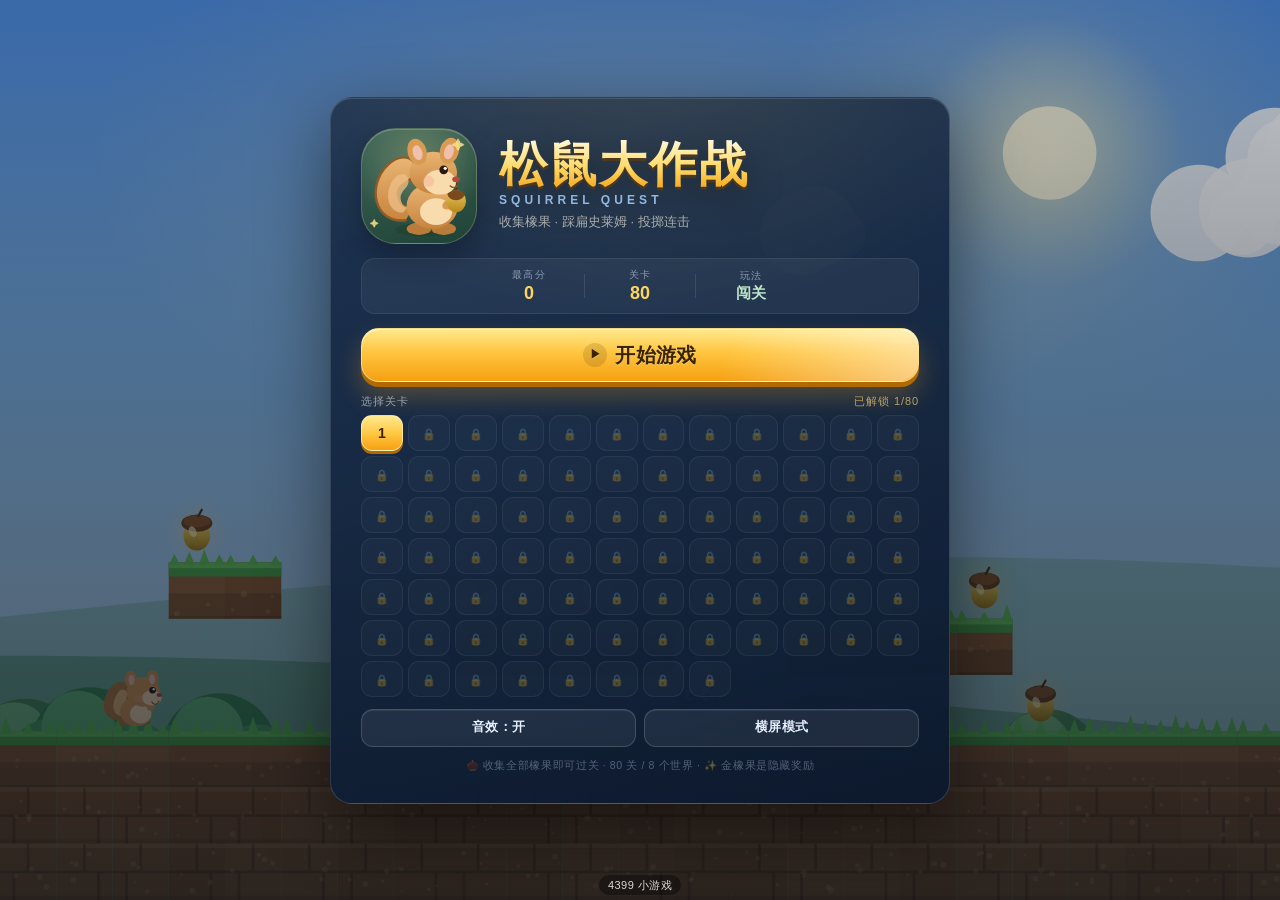
==== commit bd1b44bd: "修复触屏方向键卡死问题，新增横屏切换，部署脚本改为子域名方式 - 修复按住方向键时失焦/切后台导致抬起事件被吞、触点登记表泄漏，   松鼠一直前进无法停止的问题：触点统一登记并由 resetInput" ====
--- a/web-4399/index.html
+++ b/web-4399/index.html
@@ -21,7 +21,7 @@
 <link rel="icon" href="icons/icon.svg" type="image/svg+xml">
 <link rel="icon" href="icons/icon-32.png" sizes="32x32" type="image/png">
 <link rel="apple-touch-icon" href="icons/icon-180.png">
-<link rel="stylesheet" href="style.css?v=6">
+<link rel="stylesheet" href="style.css?v=7">
 <link rel="stylesheet" href="4399.css">
 </head>
 <body>
@@ -154,6 +154,7 @@
         <button id="btn-menu-share" class="btn btn-ghost" type="button">分享给好友</button>
         <button id="btn-menu-sound" class="btn btn-ghost" type="button" aria-pressed="false">音效：开</button>
         <button id="btn-fullscreen" class="btn btn-ghost" type="button">全屏</button>
+        <button id="btn-landscape" class="btn btn-ghost" type="button">横屏模式</button>
         <button id="btn-install" class="btn btn-ghost is-hidden" type="button">安装到桌面</button>
       </div>
 
@@ -238,7 +239,7 @@
   </div>
 
 <script src="4399-boot.js"></script>
-<script src="engine.js?v=6"></script>
-<script src="game.js?v=6"></script>
+<script src="engine.js?v=7"></script>
+<script src="game.js?v=7"></script>
 </body>
 </html>
--- a/web-4399/style.css
+++ b/web-4399/style.css
@@ -56,6 +56,18 @@
   height: 100dvh;
   overflow: hidden;
   isolation: isolate;
+}
+
+/* ── 假横屏：竖屏窗口内把整页旋转 90°
+   （iOS / 微信内置浏览器等无法锁定屏幕方向时的兜底横屏方案） ── */
+body.fake-landscape #app {
+  position: fixed;
+  top: 50%;
+  left: 50%;
+  width: 100vh;
+  height: 100vw;
+  transform: translate(-50%, -50%) rotate(90deg);
+  transform-origin: center center;
 }
 
 button {
